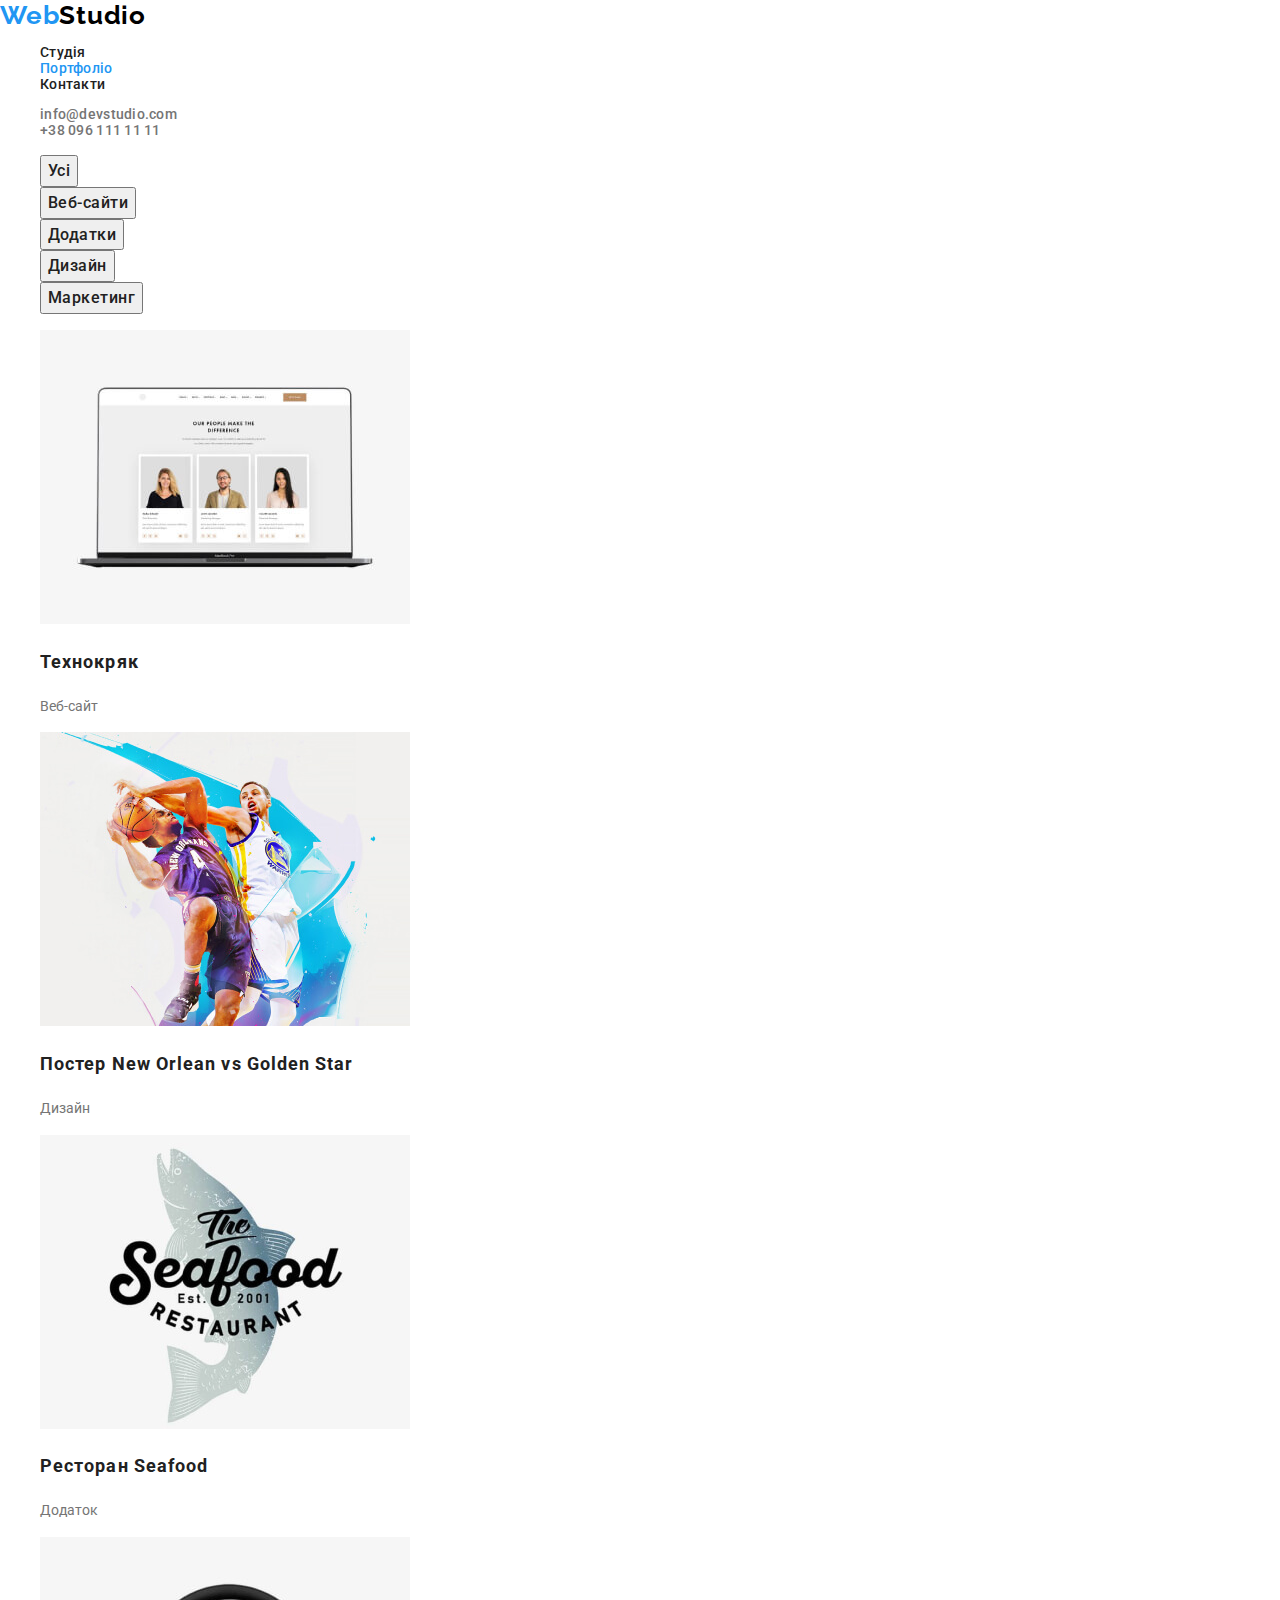
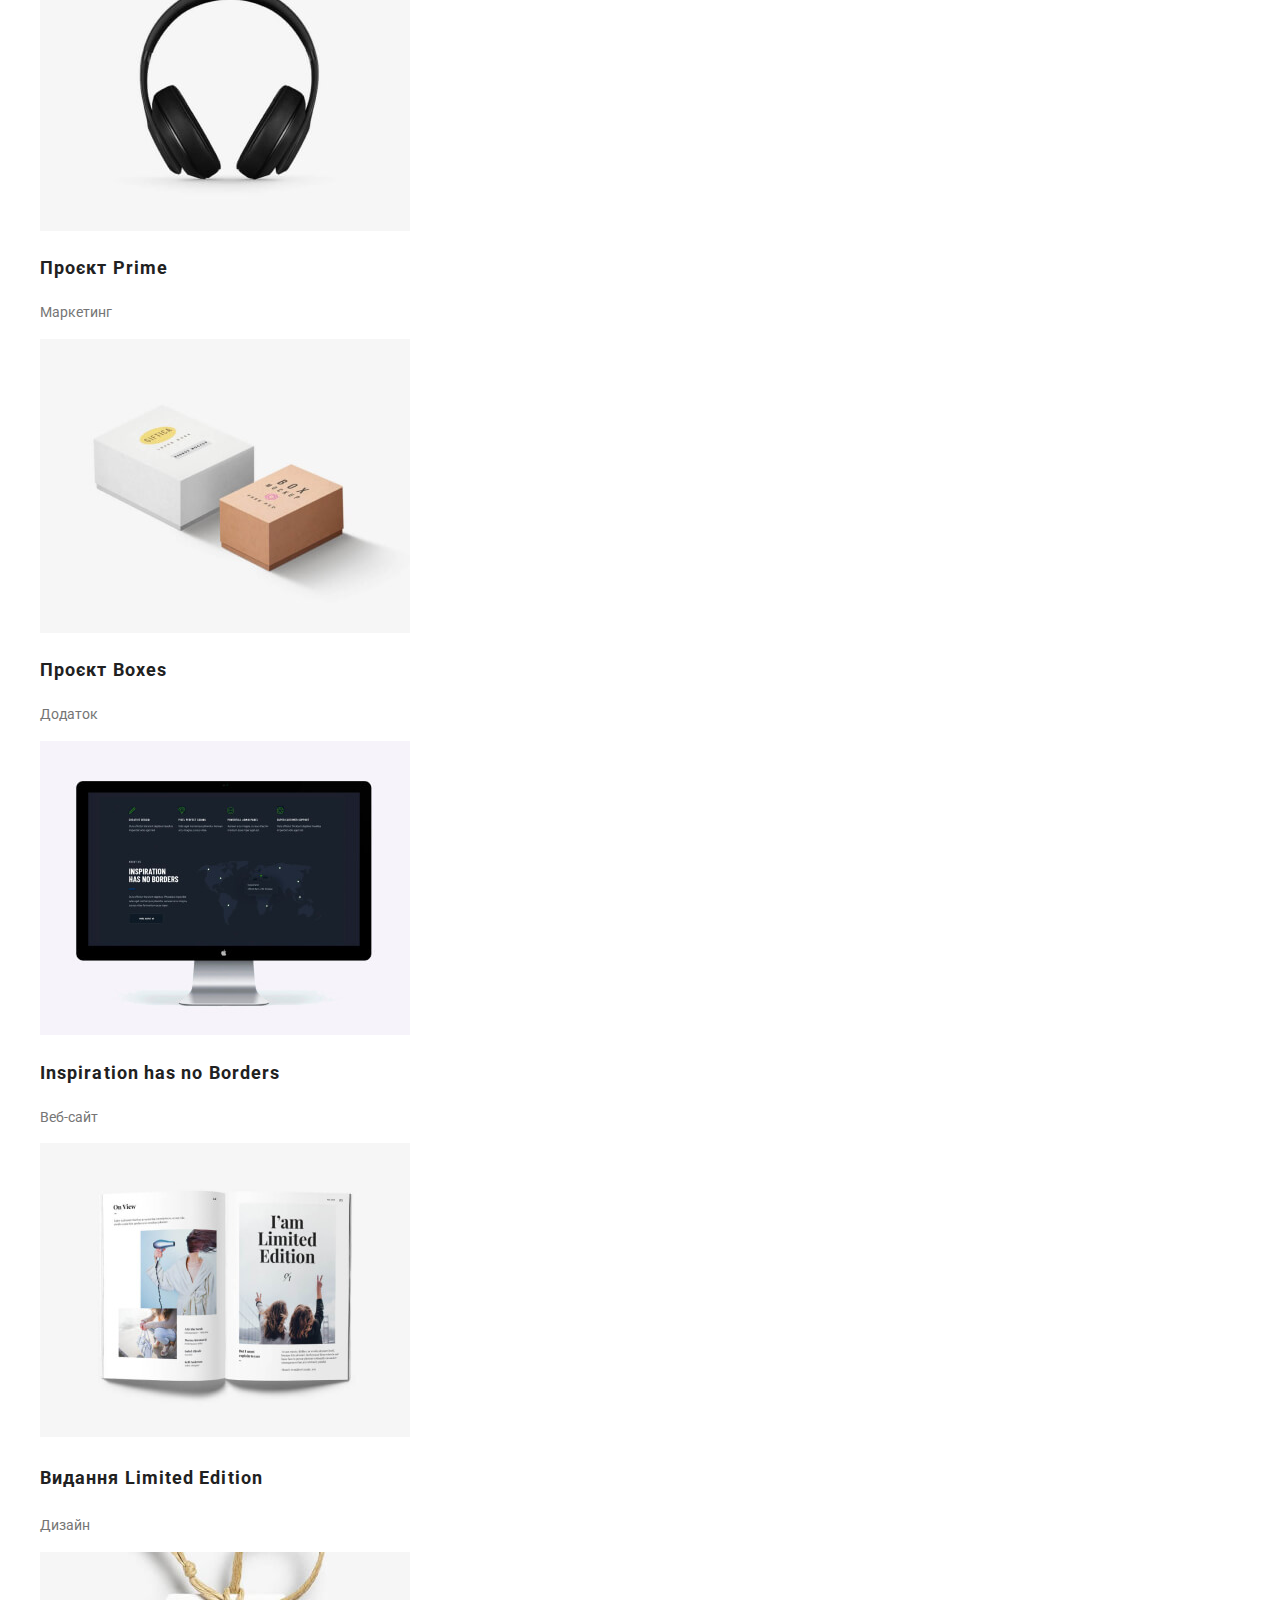
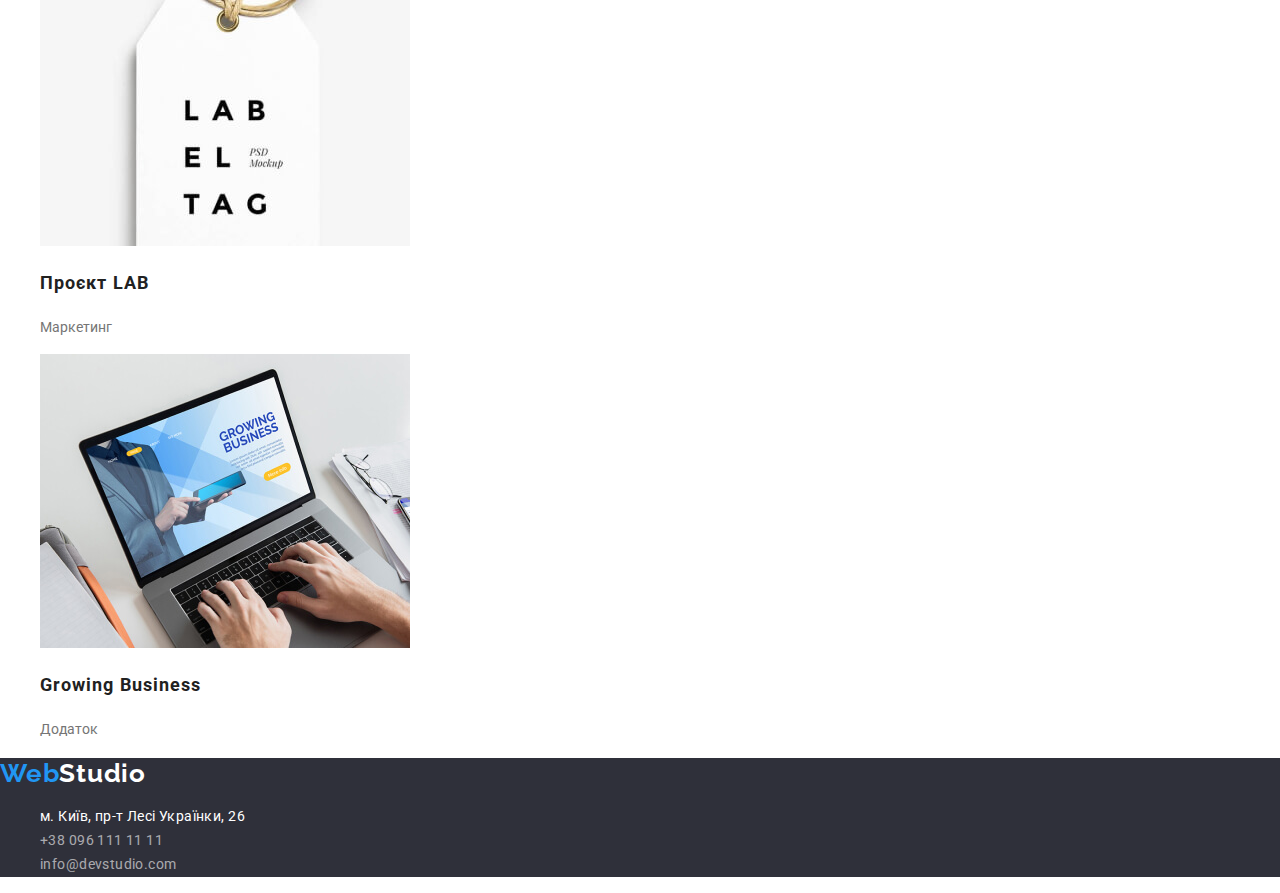
==== portfolio.html @ 1cb038a9 "add h1 (hidden)" ====
<!DOCTYPE html>
<html lang="en">
<head>
    <meta charset="UTF-8">
    <meta http-equiv="X-UA-Compatible" content="IE=edge">
    <meta name="viewport" content="width=device-width, initial-scale=1.0">
    <title>Portfolio</title>
    <link rel="preconnect" href="https://fonts.googleapis.com"> 
    <link rel="preconnect" href="https://fonts.gstatic.com" crossorigin> 
    <link rel="stylesheet" href="https://cdnjs.cloudflare.com/ajax/libs/modern-normalize/1.0.0/modern-normalize.min.css"/>
    <link href="https://fonts.googleapis.com/css2?family=Raleway:wght@700&family=Roboto:wght@400;500;700;900&display=swap" rel="stylesheet">
    <link rel="stylesheet" href="css/common.css">
    <link rel="stylesheet" href="css/main.css">
</head>
<body>
    <header>
        <a href="./index.html" class="logo link"><span class="accent">Web</span>Studio</a>
        <nav>
            <ul class="site-nav list">
                <li><a href="./index.html" class="link">Студія</a></li>
                <li><a href="./portfolio.html" class="link current">Портфоліо</a></li>
                <li><a href="" class="link">Контакти</a></li>
            </ul>
        </nav>
        <ul class="auth-nav list">
            <li><a href="mailto:info@devstudio.com" class="link">info@devstudio.com</a></li>
            <li><a href="tel:+380961111111" class="link">+38 096 111 11 11</a></li>
        </ul>
    </header>

    <main>
        <section class="buttons">
            <h1 class="hidden-title">Filter</h1>
            <ul class="radio-buttons-list list">
                <li><button type="button" class="btn">Усі</button></li>
                <li><button type="button" class="btn">Веб-сайти</button></li>
                <li><button type="button" class="btn">Додатки</button></li>
                <li><button type="button" class="btn">Дизайн</button></li>
                <li><button type="button" class="btn">Маркетинг</button></li>
            </ul>
        </section>
        <section>
            <ul class="portfolio-list list">
                <li>
                    <a>
                        <img src="./images/maket2/img5.jpg" alt="" width="370">
                        <h2 class="title">Технокряк</h2>
                        <p class="priority-text">Веб-сайт</p>
                    </a>
                </li>
                <li>
                    <a>
                        <img src="./images/maket2/img6.jpg" alt="" width="370">
                        <h2 class="title">Постер New Orlean vs Golden Star</h2>
                        <p class="priority-text">Дизайн</p>
                    </a>
                </li>
                <li>
                    <a>
                        <img src="./images/maket2/img7.jpg" alt="" width="370">
                        <h2 class="title">Ресторан Seafood</h2>
                        <p class="priority-text">Додаток</p>
                    </a>
                </li>
                <li>
                    <a>
                        <img src="./images/maket2/img8.jpg" alt="" width="370">
                        <h2 class="title">Проєкт Prime</h2>
                        <p class="priority-text">Маркетинг</p>
                    </a>
                </li>
                <li>
                    <a> 
                        <img src="./images/maket2/img9.jpg" alt="" width="370">
                        <h2 class="title">Проєкт Boxes</h2>
                        <p class="priority-text">Додаток</p>
                    </a>
                </li>
                <li>
                    <a>
                        <img src="./images/maket2/img10.jpg" alt="" width="370">
                        <h2 class="title">Inspiration has no Borders</h2>
                        <p class="priority-text">Веб-сайт</p>
                    </a>
                </li>
                <li>
                    <a>
                        <img src="./images/maket2/img11.jpg" alt="" width="370">
                        <p class="title">Видання Limited Edition</h2>
                        <p class="priority-text">Дизайн</p>
                    </a>
                </li>
                <li>
                    <a>
                        <img src="./images/maket2/img12.jpg" alt="" width="370">
                        <h2 class="title">Проєкт LAB</h2>
                        <p class="priority-text">Маркетинг</p>
                    </a>
                </li>
                <li>
                    <a>
                        <img src="./images/maket2/img13.jpg" alt="" width="370">
                        <h2 class="title">Growing Business</h2>
                        <p class="priority-text">Додаток</p>
                    </a>
                </li>
            </ul>
        </section>

    </main>

    <footer>

        <a href="./index.html" class="logo link footer"><span class="accent">Web</span>Studio</a>

        <address class="address">
            <ul class="list">
                <li>
                    <a href="https://www.google.com/maps/place/бул.+Леси+Украинки,+26,+Киев,+Украина,+02000/@50.4265807,30.5383858,17z/data=!3m1!4b1!4m5!3m4!1s0x40d4cf0e033ecbe9:0x57a4dffefec77da0!8m2!3d50.4265807!4d30.5383858" class="link map">м. Київ, пр-т Лесі Українки, 26</a>
                </li>

                <li>
                    <a href="tel:+380961111111" class="link">+38 096 111 11 11</a>
                </li>

                <li>
                    <a href="mailto:info@devstudio.com" class="link">info@devstudio.com</a>
                </li>
            </ul>
        </address>

    </footer>
    
</body>
</html>
---- css/common.css ----
:root {
    --main-text-color: #212121;
    --second-text-color: #757575;
    --accent-text-color: #2196F3;
    --background-color: #2F303A;
}

*,
*::before,
*::after {
  box-sizing: border-box;
}

body {
    background-color: #fff;
    font-family: 'Roboto', sans-serif;
    font-size: 16px;
} 

/* Header */

.logo {
    font-family: 'Raleway', sans-serif;
    font-weight: 700;
    font-size: 26px;
    line-height: 1.19;
    letter-spacing: 0.03em;
}

.logo .accent {
    color: var(--accent-text-color)
}

/* Site nav */

.site-nav a:hover,
.site-nav a:focus,
.auth-nav a:hover,
.auth-nav a:focus {
    color: var(--accent-text-color);
}

.site-nav,
.auth-nav {
    font-weight: 500;
    font-size: 14px;
    line-height: 1.14;
    letter-spacing: 0.02em;
    color: var(--main-text-color);
}

.site-nav .link.current {
    color: var(--accent-text-color);
}

.auth-nav .link {
    color: var(--second-text-color);
}

.link {
    text-decoration: none;
    color: inherit;
}

.link-tel:hover,
.link-tel:focus {
    color: var(--accent-text-color);
}

/* Footer */

.footer {
    color: #ffffff;
}

footer {
    background-color: var(--background-color);
}



.address .link {
    font-style: normal;
    font-size: 14px;
    line-height: 1.71;
    letter-spacing: 0.03em;
    color: rgba(255, 255, 255, 0.6);
}

.link.map {
    color: #ffffff;
}
---- css/main.css ----
/* Main */

.hero .title {
    font-weight: 900;
    font-size: 44px;
    line-height: 1.36;
    text-align: center;
    letter-spacing: 0.06em;
    text-transform: uppercase;
}

.hero .button {
    font-family: inherit;
    font-weight: 700;
    font-size: 16px;
    line-height: 1.87;
    display: flex;
    align-items: center;
    text-align: center;
    letter-spacing: 0.06em;
    color: #ffffff;

    background-color: var(--accent-text-color);

    cursor: pointer;
}

.hidden-title {
    display: none;
}

.team .name-title {
    font-weight: 500;
    font-size: 16px;
    line-height: 1.18;
    text-align: center;
}

.priority-text {
    font-size: 14px;
    line-height: 1.71;
    color: var(--second-text-color);
    }

.advances .title,
.work .title,
.team .title {
    font-weight: 700;
    line-height: 1.14;
    text-transform: uppercase;
}
.team  p {
    text-align: center;
}

.list {
    list-style: none;
}


.buttons .btn:focus,
.buttons .btn:hover {
    background-color: var(--accent-text-color);

    color: #ffffff;
    font-weight: 500;
    font-size: 16px;
    line-height: 1.62;
}

.btn {
    font-family: inherit;
    font-weight: 500;
    font-size: 16px;
    line-height: 1.62;
    text-align: center;
    letter-spacing: 0.03em;
    color: var(--main-text-color);

    cursor: pointer;
}

.portfolio-list > img,
.work-list > img {
    height: 294;
}

.portfolio-list .title {
    font-weight: 700;
    font-size: 18px;
    line-height: 2;
    letter-spacing: 0.06em;
    color: var(--main-text-color);
}
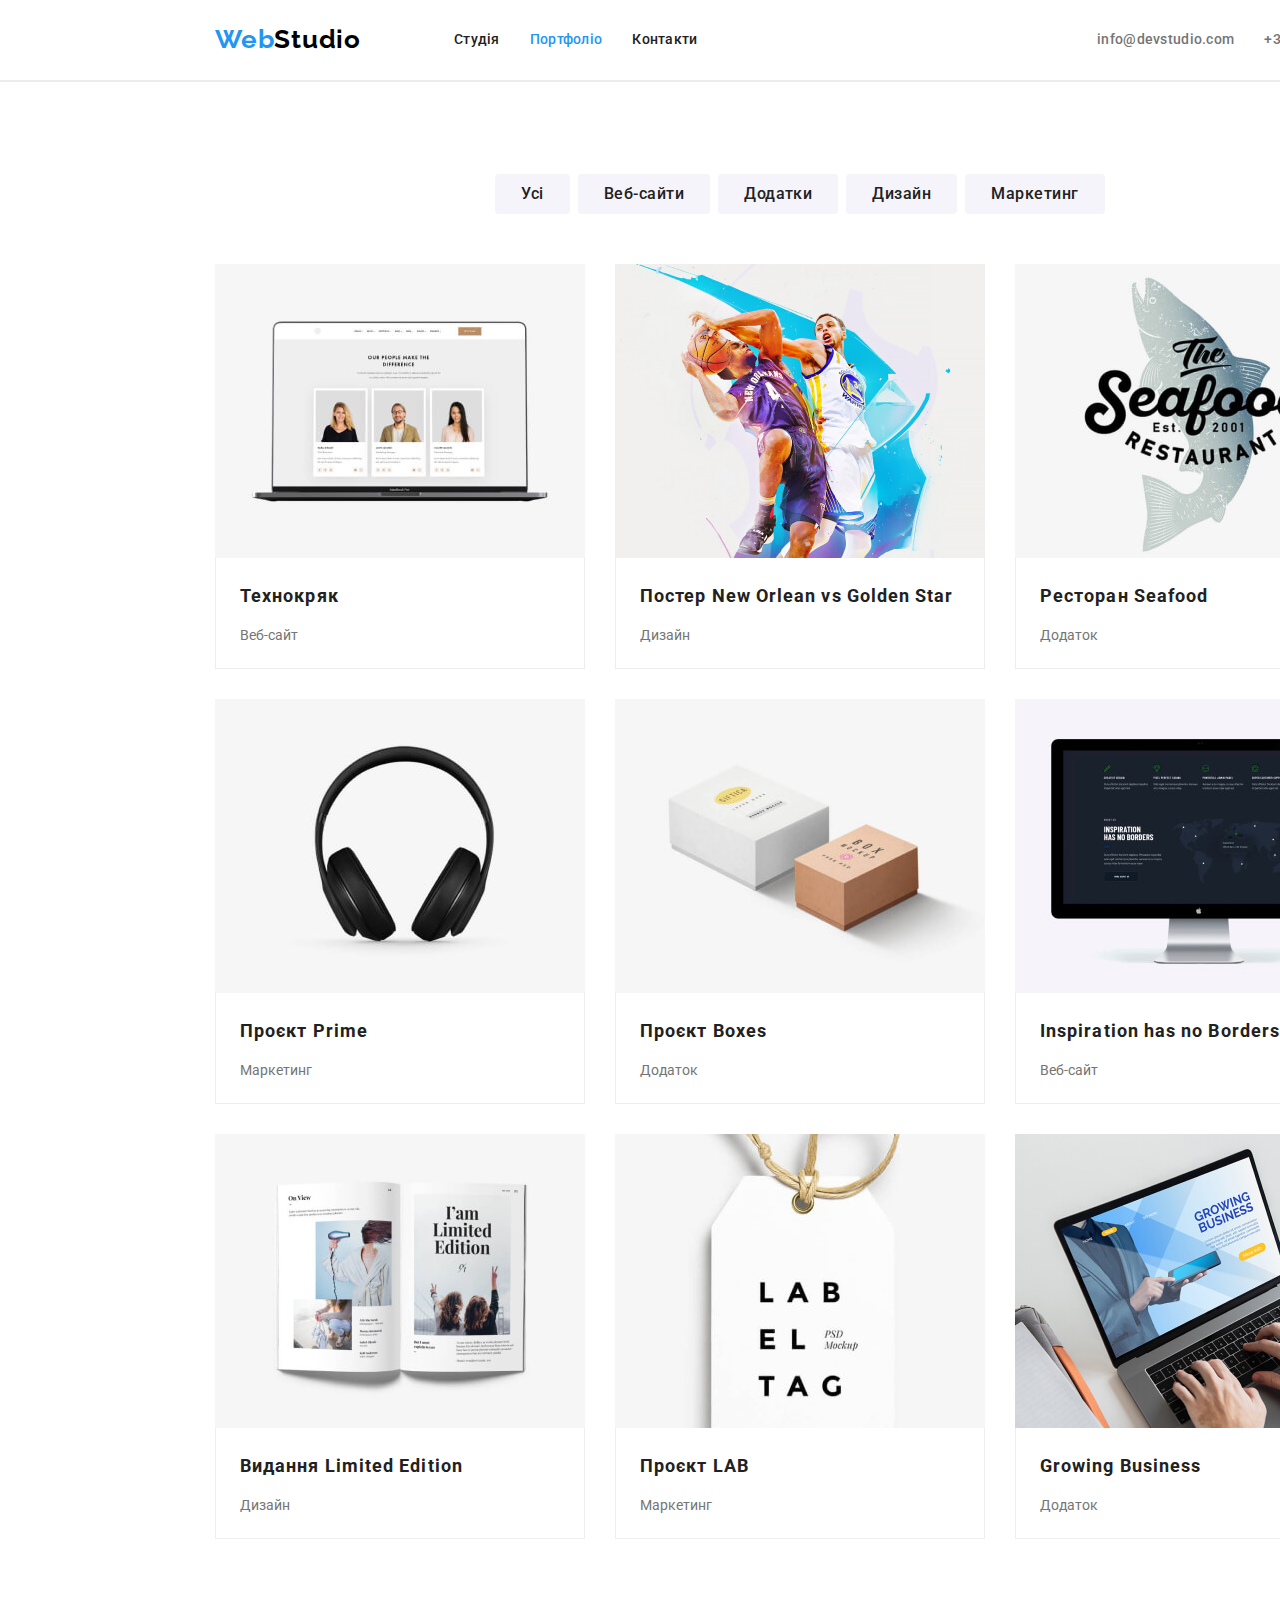
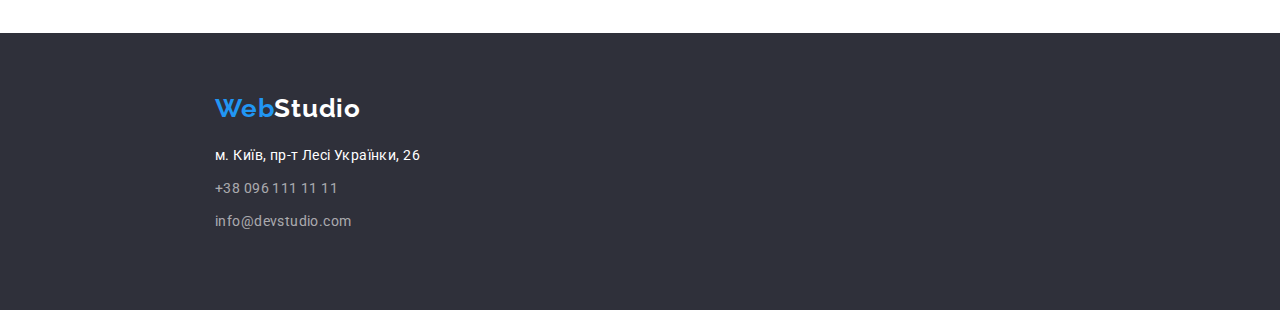
==== commit 4f5093a9: "add color, font, size, containers" ====
--- a/portfolio.html
+++ b/portfolio.html
@@ -9,125 +9,154 @@
     <link rel="preconnect" href="https://fonts.gstatic.com" crossorigin> 
     <link rel="stylesheet" href="https://cdnjs.cloudflare.com/ajax/libs/modern-normalize/1.0.0/modern-normalize.min.css"/>
     <link href="https://fonts.googleapis.com/css2?family=Raleway:wght@700&family=Roboto:wght@400;500;700;900&display=swap" rel="stylesheet">
-    <link rel="stylesheet" href="css/common.css">
+    <link rel="stylesheet" href="https://cdnjs.cloudflare.com/ajax/libs/modern-normalize/1.1.0/modern-normalize.min.css">
     <link rel="stylesheet" href="css/main.css">
 </head>
 <body>
     <header>
+
+        <div class="container head-cont">
+
         <a href="./index.html" class="logo link"><span class="accent">Web</span>Studio</a>
-        <nav>
+        
             <ul class="site-nav list">
-                <li><a href="./index.html" class="link">Студія</a></li>
-                <li><a href="./portfolio.html" class="link current">Портфоліо</a></li>
-                <li><a href="" class="link">Контакти</a></li>
+                 <li class="item"><a href="./index.html" class="link">Студія</a></li>
+                <li class="item"><a href="./portfolio.html" class="link current">Портфоліо</a></li>
+                <li class="item"><a href="" class="link">Контакти</a></li>
             </ul>
-        </nav>
-        <ul class="auth-nav list">
-            <li><a href="mailto:info@devstudio.com" class="link">info@devstudio.com</a></li>
-            <li><a href="tel:+380961111111" class="link">+38 096 111 11 11</a></li>
-        </ul>
+            <ul class="auth-nav list">
+                <li class="item"><a href="mailto:info@devstudio.com" class="link">info@devstudio.com</a></li>
+                <li class="item"><a href="tel:+380961111111" class="link">+38 096 111 11 11</a></li>
+            </ul>
+        </div>
+        <hr>
+
     </header>
 
     <main>
-        <section class="buttons">
-            <h1 class="hidden-title">Filter</h1>
-            <ul class="radio-buttons-list list">
-                <li><button type="button" class="btn">Усі</button></li>
-                <li><button type="button" class="btn">Веб-сайти</button></li>
-                <li><button type="button" class="btn">Додатки</button></li>
-                <li><button type="button" class="btn">Дизайн</button></li>
-                <li><button type="button" class="btn">Маркетинг</button></li>
-            </ul>
-        </section>
-        <section>
-            <ul class="portfolio-list list">
-                <li>
-                    <a>
-                        <img src="./images/maket2/img5.jpg" alt="" width="370">
-                        <h2 class="title">Технокряк</h2>
-                        <p class="priority-text">Веб-сайт</p>
-                    </a>
-                </li>
-                <li>
-                    <a>
-                        <img src="./images/maket2/img6.jpg" alt="" width="370">
-                        <h2 class="title">Постер New Orlean vs Golden Star</h2>
-                        <p class="priority-text">Дизайн</p>
-                    </a>
-                </li>
-                <li>
-                    <a>
-                        <img src="./images/maket2/img7.jpg" alt="" width="370">
-                        <h2 class="title">Ресторан Seafood</h2>
-                        <p class="priority-text">Додаток</p>
-                    </a>
-                </li>
-                <li>
-                    <a>
-                        <img src="./images/maket2/img8.jpg" alt="" width="370">
-                        <h2 class="title">Проєкт Prime</h2>
-                        <p class="priority-text">Маркетинг</p>
-                    </a>
-                </li>
-                <li>
-                    <a> 
-                        <img src="./images/maket2/img9.jpg" alt="" width="370">
-                        <h2 class="title">Проєкт Boxes</h2>
-                        <p class="priority-text">Додаток</p>
-                    </a>
-                </li>
-                <li>
-                    <a>
-                        <img src="./images/maket2/img10.jpg" alt="" width="370">
-                        <h2 class="title">Inspiration has no Borders</h2>
-                        <p class="priority-text">Веб-сайт</p>
-                    </a>
-                </li>
-                <li>
-                    <a>
-                        <img src="./images/maket2/img11.jpg" alt="" width="370">
-                        <p class="title">Видання Limited Edition</h2>
-                        <p class="priority-text">Дизайн</p>
-                    </a>
-                </li>
-                <li>
-                    <a>
-                        <img src="./images/maket2/img12.jpg" alt="" width="370">
-                        <h2 class="title">Проєкт LAB</h2>
-                        <p class="priority-text">Маркетинг</p>
-                    </a>
-                </li>
-                <li>
-                    <a>
-                        <img src="./images/maket2/img13.jpg" alt="" width="370">
-                        <h2 class="title">Growing Business</h2>
-                        <p class="priority-text">Додаток</p>
-                    </a>
-                </li>
-            </ul>
-        </section>
-
+            <section class="buttons">
+                <div class="container">
+                <h1 class="hidden-title">Filter</h1>
+                    <ul class="radio-buttons-list list">
+                        <li><button type="button" class="btn">Усі</button></li>
+                        <li><button type="button" class="btn">Веб-сайти</button></li>
+                        <li><button type="button" class="btn">Додатки</button></li>
+                        <li><button type="button" class="btn">Дизайн</button></li>
+                        <li><button type="button" class="btn">Маркетинг</button></li>
+                    </ul>
+                </div>      
+            </section>
+            <section>
+                <div class="container port-list">
+                <ul class="portfolio-list list">
+                    <li class="portfolio-item">
+                        <a>
+                            <img src="./images/maket2/img5.jpg" alt="" width="370" class="img">
+                            <div class="box-item">
+                                <h2 class="title">Технокряк</h2>
+                                <p class="priority-text">Веб-сайт</p>
+                            </div>
+                        </a>
+                    </li>
+                    <li class="portfolio-item">
+                        <a>
+                            <img src="./images/maket2/img6.jpg" alt="" width="370" class="img">
+                            <div class="box-item">
+                                <h2 class="title">Постер New Orlean vs Golden Star</h2>
+                                <p class="priority-text">Дизайн</p>
+                            </div>
+                        </a>
+                    </li>
+                    <li class="portfolio-item">
+                        <a>
+                            <img src="./images/maket2/img7.jpg" alt="" width="370" class="img">
+                            <div class="box-item">
+                                <h2 class="title">Ресторан Seafood</h2>
+                                <p class="priority-text">Додаток</p>
+                            </div>
+                        </a>
+                    </li>
+                    <li class="portfolio-item">
+                        <a>
+                            <img src="./images/maket2/img8.jpg" alt="" width="370" class="img">
+                            <div class="box-item">
+                                <h2 class="title">Проєкт Prime</h2>
+                                <p class="priority-text">Маркетинг</p>
+                            </div>
+                        </a>
+                    </li>
+                    <li class="portfolio-item">
+                        <a> 
+                            <img src="./images/maket2/img9.jpg" alt="" width="370" class="img">
+                            <div class="box-item">
+                                <h2 class="title">Проєкт Boxes</h2>
+                                <p class="priority-text">Додаток</p>
+                            </div>
+                        </a>
+                    </li>
+                    <li class="portfolio-item">
+                        <a>
+                            <img src="./images/maket2/img10.jpg" alt="" width="370" class="img">
+                            <div class="box-item">
+                                <h2 class="title">Inspiration has no Borders</h2>
+                                <p class="priority-text">Веб-сайт</p>
+                            </div>
+                        </a>
+                    </li>
+                    <li class="portfolio-item">
+                        <a>
+                            <img src="./images/maket2/img11.jpg" alt="" width="370" class="img">
+                            <div class="box-item">
+                                <h2 class="title">Видання Limited Edition</h2>
+                                <p class="priority-text">Дизайн</p>
+                            </div>
+                        </a>
+                    </li>
+                    <li class="portfolio-item">
+                        <a>
+                            <img src="./images/maket2/img12.jpg" alt="" width="370" class="img">
+                            <div class="box-item">
+                                <h2 class="title">Проєкт LAB</h2>
+                                <p class="priority-text">Маркетинг</p>
+                            </div>
+                        </a>
+                    </li>
+                    <li class="portfolio-item">
+                        <a>
+                            <img src="./images/maket2/img13.jpg" alt="" width="370" class="img">
+                            <div class="box-item">
+                                <h2 class="title">Growing Business</h2>
+                                <p class="priority-text">Додаток</p>
+                            </div>
+                        </a>
+                    </li>
+                </ul>
+                </div>
+            </section>
+        
     </main>
 
     <footer>
 
-        <a href="./index.html" class="logo link footer"><span class="accent">Web</span>Studio</a>
+        <div class="footer">
+            <a href="./index.html" class="logo link footer"><span class="accent">Web</span>Studio</a>
 
         <address class="address">
             <ul class="list">
-                <li>
+                <li class="list-item">
                     <a href="https://www.google.com/maps/place/бул.+Леси+Украинки,+26,+Киев,+Украина,+02000/@50.4265807,30.5383858,17z/data=!3m1!4b1!4m5!3m4!1s0x40d4cf0e033ecbe9:0x57a4dffefec77da0!8m2!3d50.4265807!4d30.5383858" class="link map">м. Київ, пр-т Лесі Українки, 26</a>
                 </li>
 
-                <li>
+                <li class="list-item">
                     <a href="tel:+380961111111" class="link">+38 096 111 11 11</a>
                 </li>
 
-                <li>
+                <li class="list-item">
                     <a href="mailto:info@devstudio.com" class="link">info@devstudio.com</a>
                 </li>
             </ul>
         </address>
+        </div>
 
     </footer>
     
--- a/css/main.css
+++ b/css/main.css
@@ -1,3 +1,126 @@
+:root {
+    --main-text-color: #212121;
+    --second-text-color: #757575;
+    --accent-text-color: #2196F3;
+    --background-color: #2F303A;
+}
+
+html {
+    box-sizing: border-box;
+}
+
+body {
+    background-color: #fff;
+    font-family: 'Roboto', sans-serif;
+    font-size: 16px;
+    width: 1600px;
+} 
+
+h2, h3 {
+    font-size: 700;
+    letter-spacing: 0.03em;
+}
+
+/* Header */
+
+.container.head-cont {
+    display: flex; 
+    align-items: center;
+    padding-top: 24px;
+    padding-bottom: 24px;
+    max-height: 80px;
+
+}
+
+.logo {
+    display: flex;
+    font-family: 'Raleway', sans-serif;
+    font-weight: 700;
+    font-size: 26px;
+    line-height: 1.2;
+    letter-spacing: 0.03em;
+    margin-left: 0;
+}
+
+.logo .accent {
+    color: var(--accent-text-color)
+}
+
+/* Site nav */
+
+.site-nav {
+    display: flex;
+    margin-left: 93px; 
+}
+
+.site-nav .item + .item {
+    margin-left: 50px;
+}
+
+
+.site-nav a:hover,
+.site-nav a:focus,
+.auth-nav a:hover,
+.auth-nav a:focus {
+    color: var(--accent-text-color);
+}
+
+.site-nav,
+.auth-nav {
+    font-weight: 500;
+    font-size: 14px;
+    line-height: 1.14;
+    letter-spacing: 0.02em;
+    color: var(--main-text-color);
+}
+
+.site-nav .link.current {
+    color: var(--accent-text-color);
+}
+
+.site-nav .link {
+    padding-top: 30px;
+    padding-bottom: 30px;
+}
+
+.auth-nav {
+    display: flex;
+    margin-left: auto;
+}
+
+.auth-nav .item + .item {
+    margin-left: 50px;
+}
+
+.auth-nav .link {
+    color: var(--second-text-color);
+    padding-top: 30px;
+    padding-bottom: 30px;
+}
+
+.auth-nav > .item + .item {
+    margin-left: 50px;
+}
+
+.link {
+    text-decoration: none;
+    color: inherit;
+}
+
+.link-tel:hover,
+.link-tel:focus {
+    color: var(--accent-text-color);
+}
+
+hr {
+    position: absolute;
+    margin: 0;
+    width: 1600px;
+    height: 0px;
+    left: 0px;
+    top: 80px;
+    border: 0.5px solid #ECECEC;
+}
 
 
 
@@ -6,22 +129,46 @@
 
 /* Main */
 
-.hero .title {
+.container {
+
+    width: 1200px;
+    margin-left: auto;
+    margin-right: auto; 
+    padding-left: 15px;
+    padding-right: 15px;
+}
+
+/* Hero */
+
+.container.hero-cont {
+    padding : 200px 0;
+}
+
+.hero {
+    text-align: center;
+    background-color: var(--background-color);
+}
+
+
+.hero-title {
     font-weight: 900;
     font-size: 44px;
     line-height: 1.36;
-    text-align: center;
     letter-spacing: 0.06em;
+    padding: 10px 32px;
+    margin-top: 0;
+    margin-bottom: 30;
     text-transform: uppercase;
+    color: #fff;
 }
 
 .hero .button {
+    box-shadow: 0px 4px 4px rgba(0, 0, 0, 0.15);
+    padding: 10px 32px;
     font-family: inherit;
     font-weight: 700;
     font-size: 16px;
     line-height: 1.87;
-    display: flex;
-    align-items: center;
     text-align: center;
     letter-spacing: 0.06em;
     color: #ffffff;
@@ -32,15 +179,94 @@
 }
 
 .hidden-title {
-    display: none;
-}
-
-.team .name-title {
+    position: absolute;
+    width: 1px;
+    height: 1px;
+    margin: -1px;
+    border: 0;
+    padding: 0;
+    
+    white-space: nowrap;
+    clip-path: inset(100%);
+    clip: rect(0 0 0 0);
+    overflow: hidden;
+}
+
+/* Advanced */
+
+.container.advanced-cont {
+    margin-top: 94px;
+    margin-bottom: 94px;
+}
+
+.advances .title {
+    font-weight: 700;
+    font-size: 14px;
+    line-height: 0.88;
+    letter-spacing: 0.03em;
+    text-transform: uppercase;
+    color: var(--main-text-color);
+}
+
+.container .list {
+    display: flex;
+    padding-left: 0;
+}
+
+.list .item:not(:first-child) {
+    margin-left: 30px;
+}
+
+/* Work */
+
+.container.work {
+    padding-bottom: 94px;
+}
+
+.work .title {
+    margin-bottom: 50px;
+}
+
+.work-list .team-list {
+    padding-left: 0;
+}
+
+.work-list .item {
+    width: calc((100% - 2 * 15px) / 3);
+}
+
+/* Team */
+
+.our-team {
+    background-color: #F5F4FA;
+    padding-top: 94px;
+    padding-bottom: 94px;
+}
+
+.our-team .title {
+    margin-bottom: 50px;
+}
+
+.our-team .name-title {
     font-weight: 500;
     font-size: 16px;
     line-height: 1.18;
     text-align: center;
 }
+
+.team-list .item {
+    width: calc((100% - 3 * 15px) / 4);
+}
+
+.team-list {
+}
+
+.name-title {
+    margin-top: 0;
+    margin-bottom: 10px;
+}
+
+
 
 .priority-text {
     font-size: 14px;
@@ -48,15 +274,52 @@
     color: var(--second-text-color);
     }
 
-.advances .title,
+.our-team p {
+    text-align: center;
+}
+
+.team-text {
+    background-color: #fff;
+    padding: 30px 60px;
+    
+    
+}
+
+.team-list > .item {
+    box-shadow: 0px 1px 3px rgba(0, 0, 0, 0.12), 0px 1px 1px rgba(0, 0, 0, 0.14), 0px 2px 1px rgba(0, 0, 0, 0.2);
+    border-radius: 0px 0px 4px 4px;
+}
+
+
+
+
+
+
+
+/* Portfolio filter buttons */
+
+.buttons {
+    margin-top: 94px;
+    margin-bottom: 50px;
+}
+.radio-buttons-list {
+    display: flex;
+    justify-content: center;
+   }
+
+.radio-buttons-list :not(:first-child){
+    margin-left: 8px;
+}
+
+
 .work .title,
-.team .title {
+.our-team .title {
     font-weight: 700;
-    line-height: 1.14;
-    text-transform: uppercase;
-}
-.team  p {
-    text-align: center;
+    font-size: 36px;
+    text-align: center;
+    letter-spacing: 0.03em;
+    line-height: 1.17;
+
 }
 
 .list {
@@ -81,14 +344,41 @@
     line-height: 1.62;
     text-align: center;
     letter-spacing: 0.03em;
+    padding: 6px 25px;
     color: var(--main-text-color);
+    border-radius: 4px;
+    border: 1px solid transparent;
+    background-color: #F5F4FA;
 
     cursor: pointer;
 }
 
-.portfolio-list > img,
+.container.port-list {
+    margin-bottom: 94px;
+}
+
+/* .portfolio-list > img,
 .work-list > img {
-    height: 294;
+    max-width: 100%;
+    height: auto;
+} */
+
+
+.img {
+    display: block;
+    max-width: 370px;
+}
+
+.portfolio-list {
+    padding: 0;
+    display: flex;
+    flex-wrap: wrap;
+ }
+
+.portfolio-list .portfolio-item {
+    width: calc((100% - 2 * 30px) / 3);
+    background: #FFFFFF;
+    /* border: 1px solid #EEEEEE; */
 }
 
 .portfolio-list .title {
@@ -99,5 +389,71 @@
     color: var(--main-text-color);
 }
 
-
-
+ .portfolio-list .portfolio-item:nth-child(3n) {
+    margin-right: 0;
+ }
+
+ .portfolio-list .portfolio-item {
+    margin-right: 30px;
+ }
+
+ .portfolio-list .portfolio-item:nth-child(-n + 6) {
+    margin-bottom: 30px;
+ }
+
+ .box-item {
+    padding: 20px 24px;
+    border: 1px solid #EEEEEE;
+    border-top: 0px;
+ }
+
+ h2.title {
+    margin-top: 0;
+    margin-bottom: 10px;
+ }
+
+ p.priority-text {
+    margin: 0;
+ }
+
+
+/* Footer */
+
+footer {
+    color: #ffffff;
+    background-color: var(--background-color);
+}
+
+.footer {
+    padding: 60px 215px;
+}
+
+a.footer {
+    padding: 0;
+}
+
+.address .list {
+    padding: 0;
+}
+
+.address {
+    margin-top: 20px;
+}
+.list .list-item:not(:first-child) {
+    margin-top: 9px;
+}
+
+
+.address .link {
+    font-style: normal;
+    font-size: 14px;
+    line-height: 1.71;
+    letter-spacing: 0.03em;
+    color: rgba(255, 255, 255, 0.6);
+}
+
+.link.map {
+    color: #ffffff;
+}
+
+
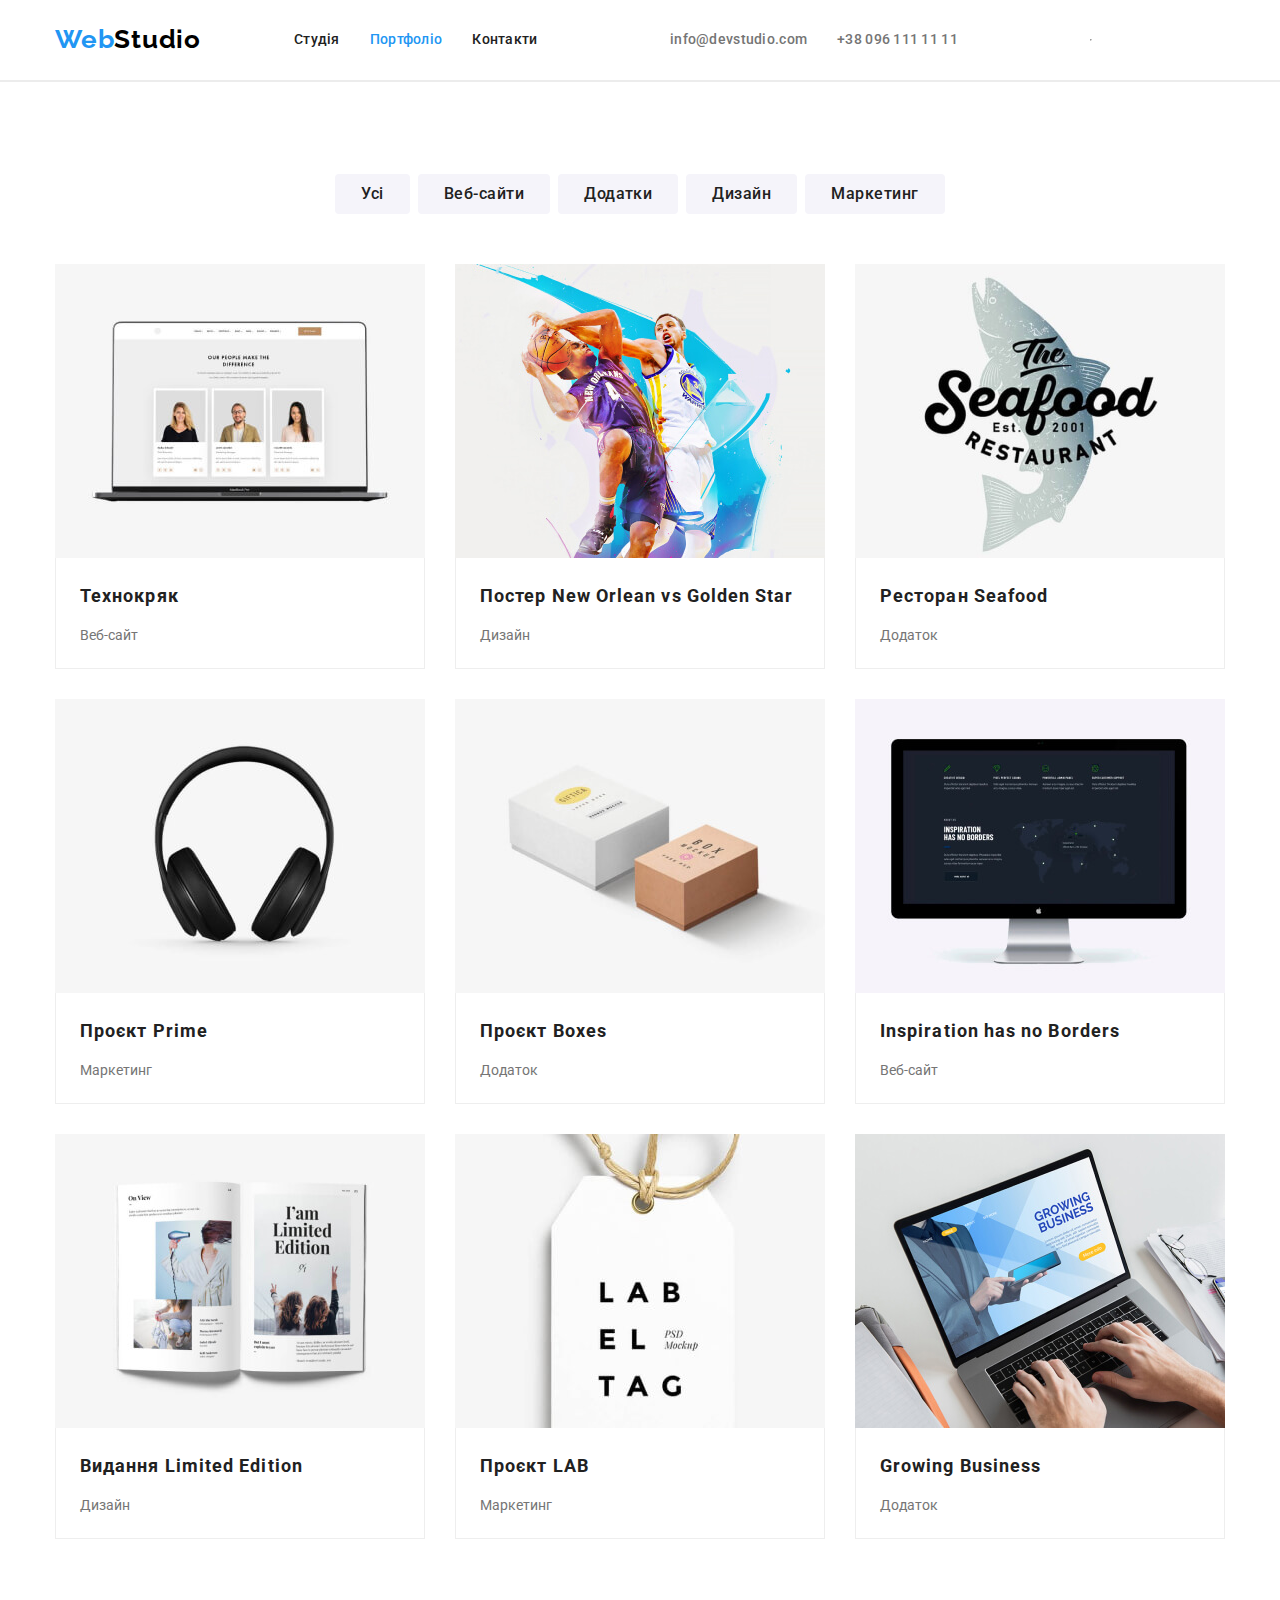
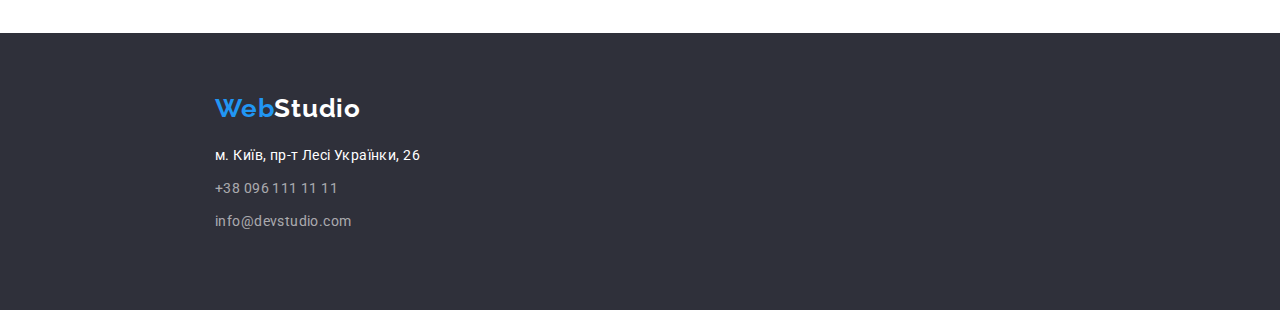
==== commit 96d7af48: "add line" ====
--- a/portfolio.html
+++ b/portfolio.html
@@ -28,7 +28,7 @@
                 <li class="item"><a href="mailto:info@devstudio.com" class="link">info@devstudio.com</a></li>
                 <li class="item"><a href="tel:+380961111111" class="link">+38 096 111 11 11</a></li>
             </ul>
-        </div>
+            <div class="line"></div>
         <hr>
 
     </header>
--- a/css/main.css
+++ b/css/main.css
@@ -13,13 +13,19 @@
     background-color: #fff;
     font-family: 'Roboto', sans-serif;
     font-size: 16px;
-    width: 1600px;
+    /* width: 1600px; */
+    /* justify-content: center; */
 } 
 
 h2, h3 {
     font-size: 700;
     letter-spacing: 0.03em;
 }
+
+/* .container {
+    display: flex;
+    justify-content: center;
+} */
 
 /* Header */
 
@@ -112,7 +118,7 @@
     color: var(--accent-text-color);
 }
 
-hr {
+.line {
     position: absolute;
     margin: 0;
     width: 1600px;
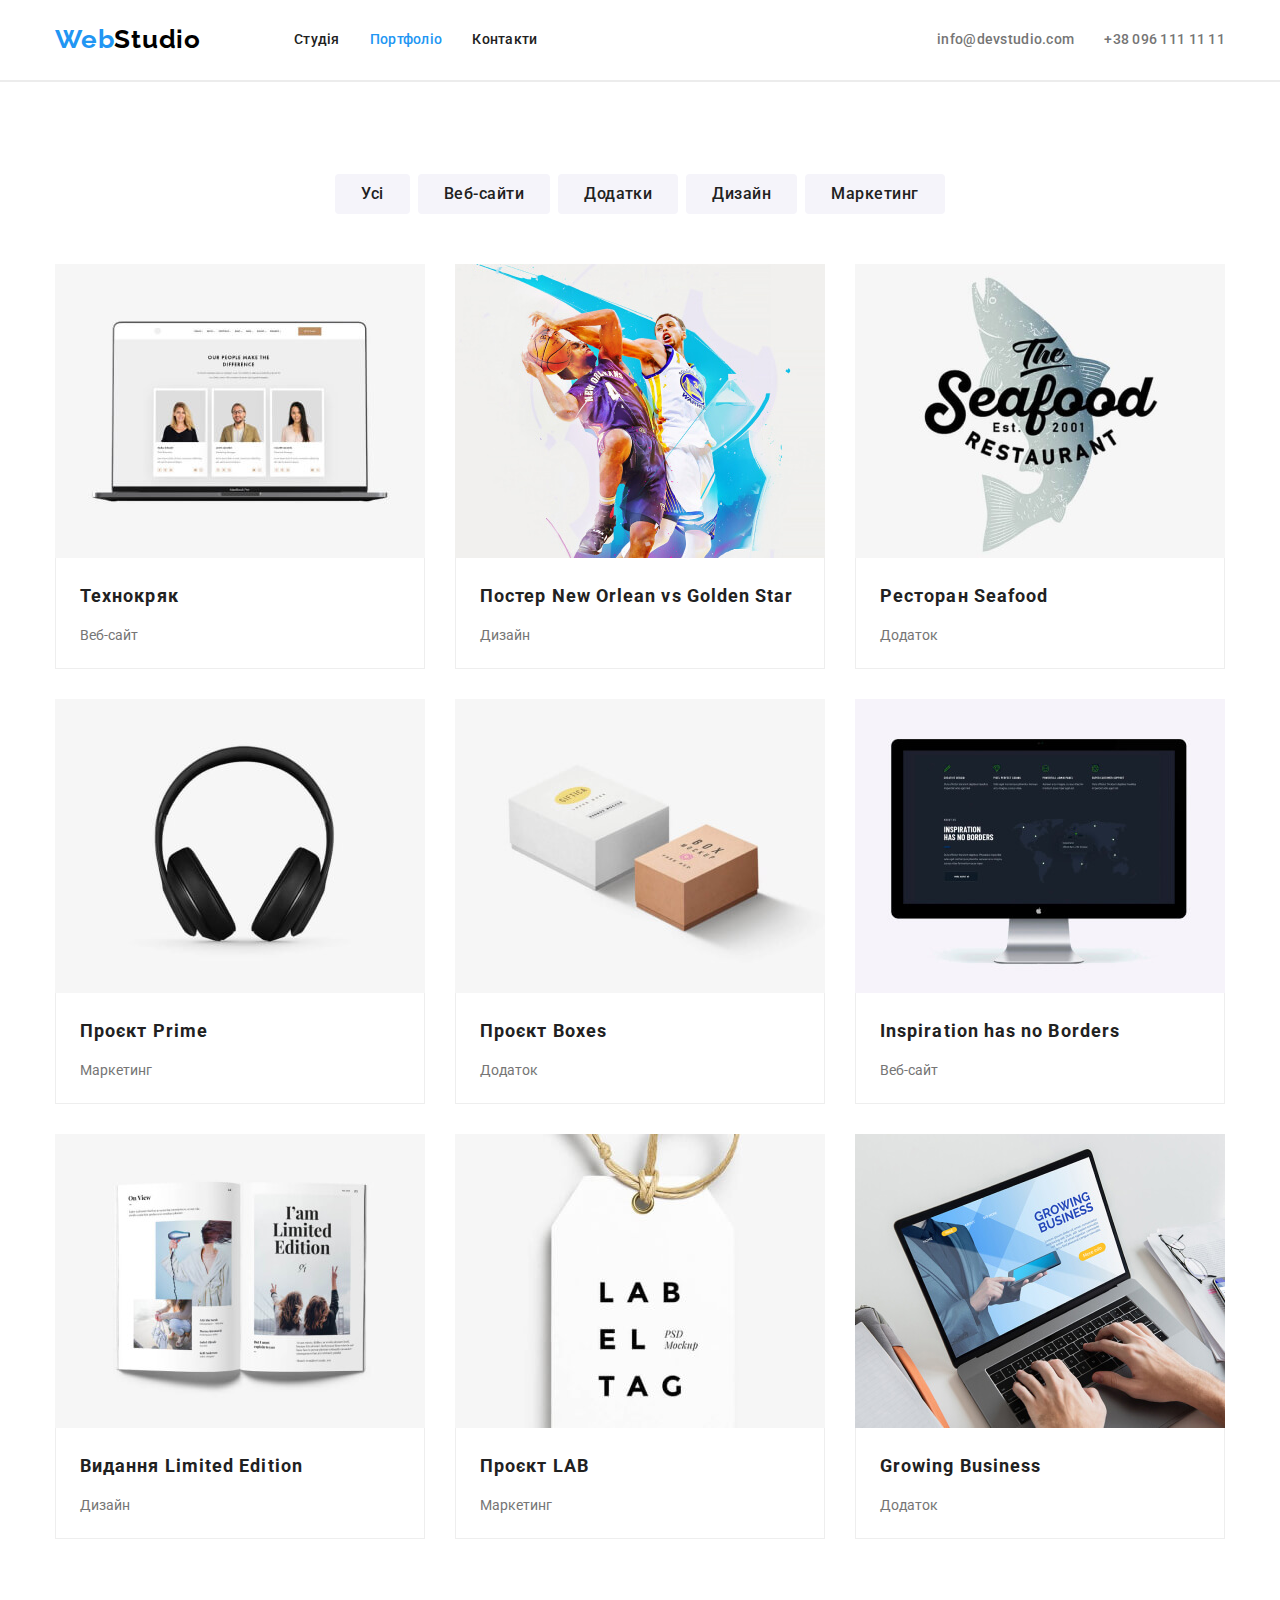
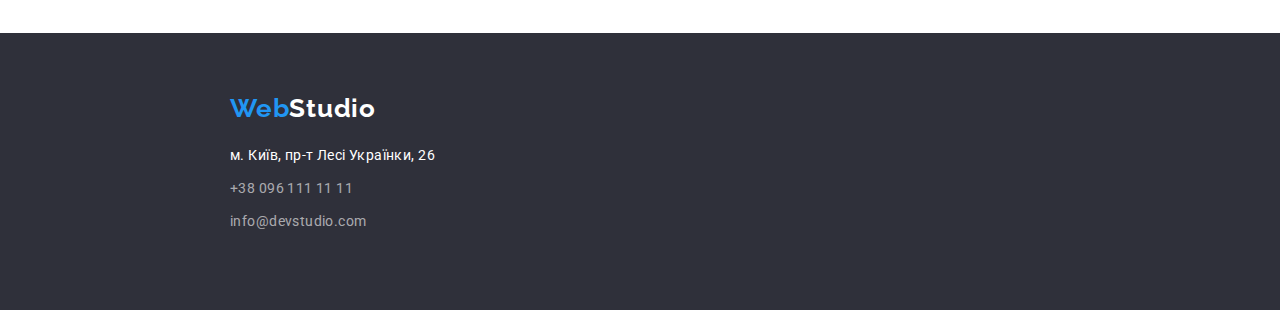
==== commit a6037535: "add main bgd img, change footer" ====
--- a/portfolio.html
+++ b/portfolio.html
@@ -14,25 +14,24 @@
 </head>
 <body>
     <header>
+        <div class="container head-cont">
+            <a href="./index.html" class="logo link header"><span class="accent">Web</span>Studio</a>
+                <nav>
+                    <ul class="site-nav list">
+                        <li class="item"><a href="./index.html" class="link">Студія</a></li>
+                        <li class="item"><a href="./portfolio.html" class="link current">Портфоліо</a></li>
+                        <li class="item"><a href="" class="link">Контакти</a></li>
+                    </ul>
+                </nav>
 
-        <div class="container head-cont">
-
-        <a href="./index.html" class="logo link"><span class="accent">Web</span>Studio</a>
-        
-            <ul class="site-nav list">
-                 <li class="item"><a href="./index.html" class="link">Студія</a></li>
-                <li class="item"><a href="./portfolio.html" class="link current">Портфоліо</a></li>
-                <li class="item"><a href="" class="link">Контакти</a></li>
-            </ul>
-            <ul class="auth-nav list">
-                <li class="item"><a href="mailto:info@devstudio.com" class="link">info@devstudio.com</a></li>
-                <li class="item"><a href="tel:+380961111111" class="link">+38 096 111 11 11</a></li>
-            </ul>
-            <div class="line"></div>
-        <hr>
-
+                <ul class="auth-nav list">
+                    <li class="item"><a href="mailto:info@devstudio.com" class="link">info@devstudio.com</a></li>
+                    <li class="item"><a href="tel:+380961111111" class="link">+38 096 111 11 11</a></li>
+                </ul>
+                <div class="line"></div>
+            </div>
+            
     </header>
-
     <main>
             <section class="buttons">
                 <div class="container">
@@ -138,7 +137,7 @@
 
     <footer>
 
-        <div class="footer">
+        <div class="container footer">
             <a href="./index.html" class="logo link footer"><span class="accent">Web</span>Studio</a>
 
         <address class="address">
--- a/css/main.css
+++ b/css/main.css
@@ -34,7 +34,7 @@
     align-items: center;
     padding-top: 24px;
     padding-bottom: 24px;
-    max-height: 80px;
+    height: 80px;
 
 }
 
@@ -67,7 +67,9 @@
 .site-nav a:hover,
 .site-nav a:focus,
 .auth-nav a:hover,
-.auth-nav a:focus {
+.auth-nav a:focus,
+.list a:hover,
+.list a:focus {
     color: var(--accent-text-color);
 }
 
@@ -428,10 +430,12 @@
 footer {
     color: #ffffff;
     background-color: var(--background-color);
+    padding: 60px 215px;
+    display: block;
 }
 
 .footer {
-    padding: 60px 215px;
+    
 }
 
 a.footer {
@@ -439,7 +443,8 @@
 }
 
 .address .list {
-    padding: 0;
+    display: block;
+    padding-right: auto;
 }
 
 .address {
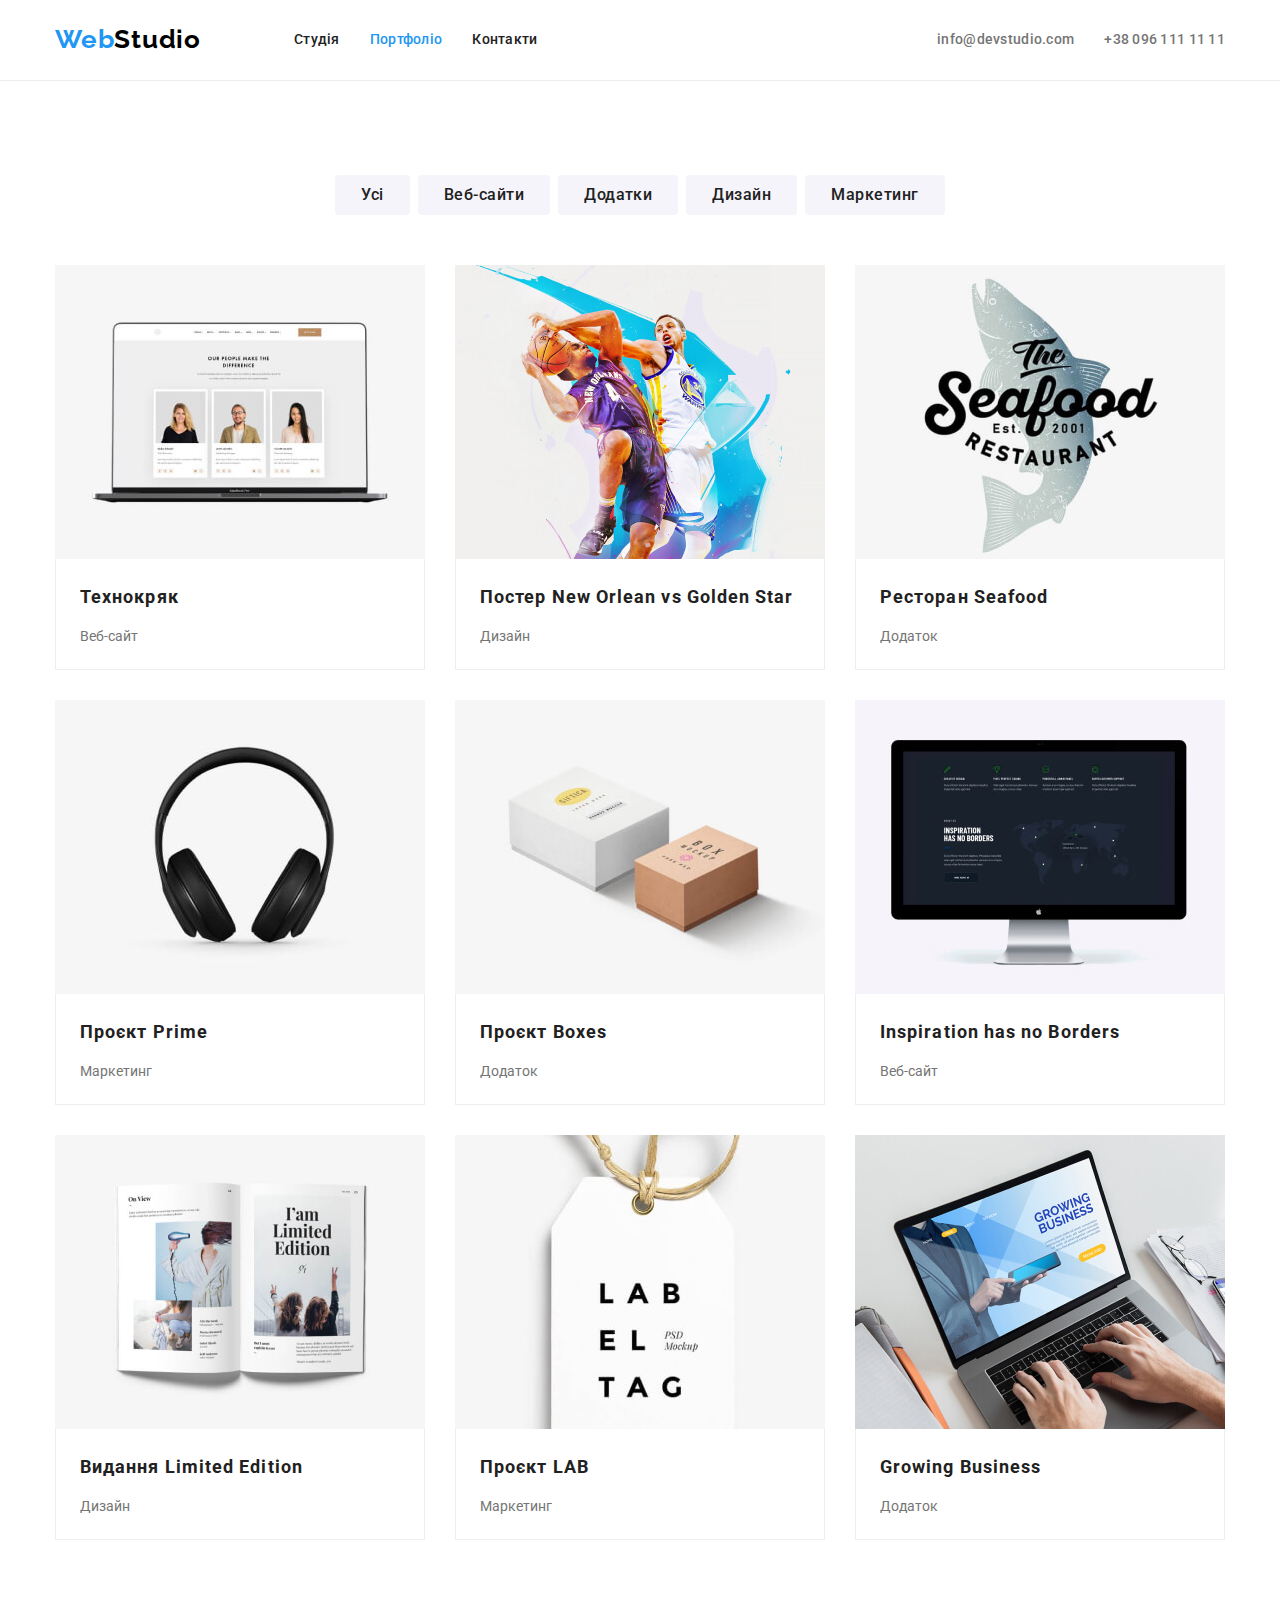
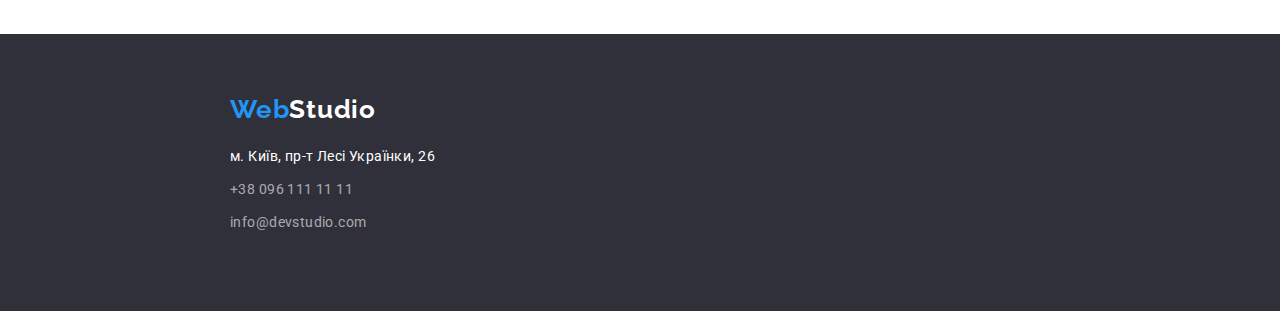
==== commit 2a24c1cc: "correct header border-bottom line" ====
--- a/portfolio.html
+++ b/portfolio.html
@@ -13,7 +13,7 @@
     <link rel="stylesheet" href="css/main.css">
 </head>
 <body>
-    <header>
+    <header class="main-header">
         <div class="container head-cont">
             <a href="./index.html" class="logo link header"><span class="accent">Web</span>Studio</a>
                 <nav>
@@ -28,7 +28,6 @@
                     <li class="item"><a href="mailto:info@devstudio.com" class="link">info@devstudio.com</a></li>
                     <li class="item"><a href="tel:+380961111111" class="link">+38 096 111 11 11</a></li>
                 </ul>
-                <div class="line"></div>
             </div>
             
     </header>
--- a/css/main.css
+++ b/css/main.css
@@ -29,6 +29,10 @@
 
 /* Header */
 
+.main-header {
+    border-bottom: 1px solid #ECECEC;
+}
+
 .container.head-cont {
     display: flex; 
     align-items: center;
@@ -119,18 +123,6 @@
 .link-tel:focus {
     color: var(--accent-text-color);
 }
-
-.line {
-    position: absolute;
-    margin: 0;
-    width: 1600px;
-    height: 0px;
-    left: 0px;
-    top: 80px;
-    border: 0.5px solid #ECECEC;
-}
-
-
 
 
 
